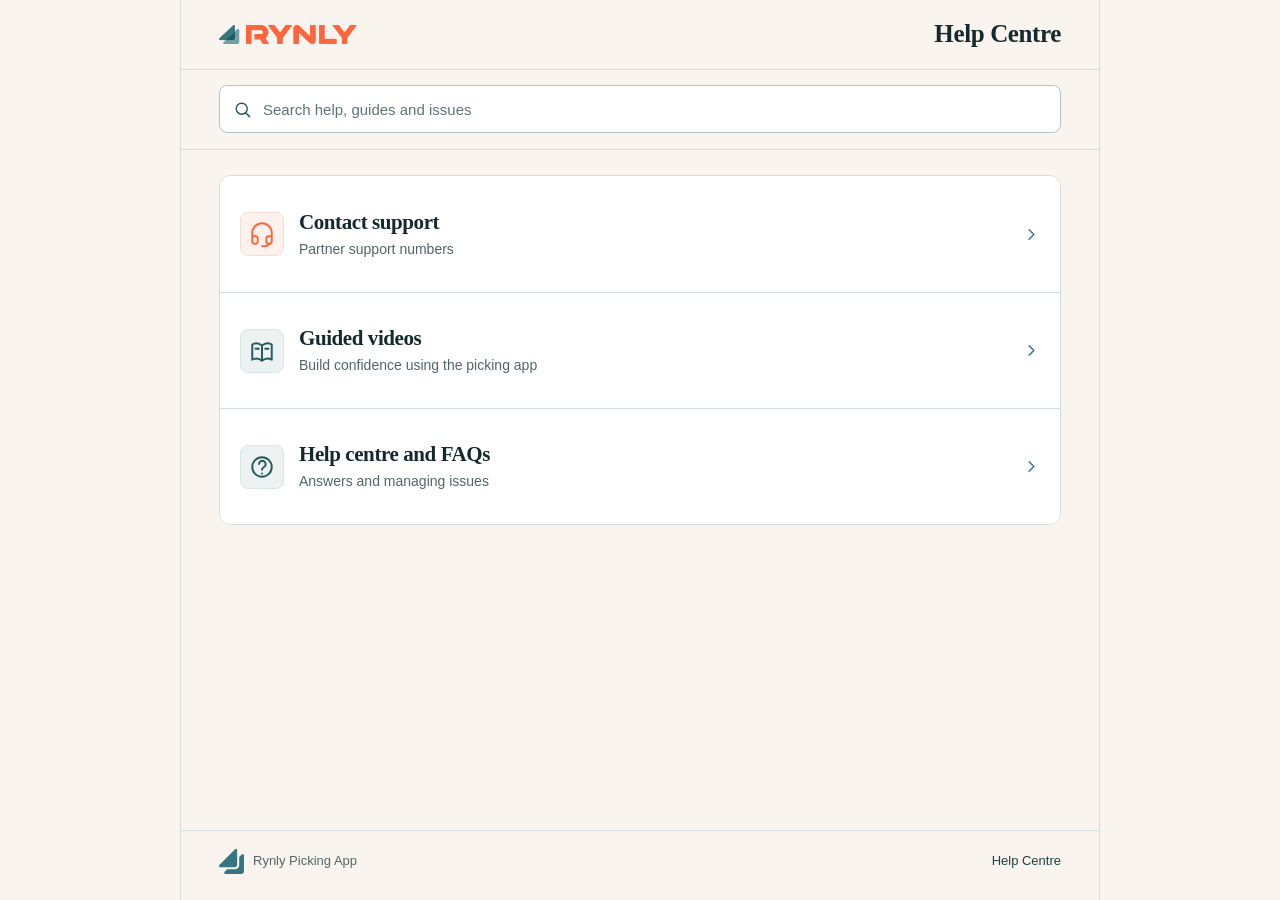
==== index.html @ b25568b4 "Migrate Rynly Help Centre to Pages CMS" ====
<!doctype html>
<html lang="en-GB">
<head>
  <meta charset="utf-8">
  <meta name="viewport" content="width=device-width, initial-scale=1, viewport-fit=cover">
  <meta name="theme-color" content="#F9F4ED">
  <meta name="description" content="Help and training for Rynly Picking App users.">
  <title>Help Centre | Rynly</title>
  <link rel="icon" href="assets/images/brand/rynly-badge-fullcolor.svg" type="image/svg+xml">
  <link rel="stylesheet" href="assets/css/styles.css?v=7">
  <link rel="stylesheet" href="assets/css/refinements.css?v=7">
  <link rel="stylesheet" href="assets/css/search-labels.css?v=11">
  <link rel="stylesheet" href="assets/css/content-loader.css?v=12">
  <script src="assets/js/media-settings.js?v=12" defer></script>
  <script src="assets/js/content-loader.js?v=12" defer></script>
</head>
<body>
  <!-- Self-contained SVG icons: no icon-library CDN or internet dependency. -->
  <svg class="sprite" xmlns="http://www.w3.org/2000/svg" aria-hidden="true" focusable="false">
    <symbol id="i-arrow-left" viewBox="0 0 24 24"><path d="M19 12H5m7 7-7-7 7-7"/></symbol>
    <symbol id="i-arrow-right" viewBox="0 0 24 24"><path d="M5 12h14m-7-7 7 7-7 7"/></symbol>
    <symbol id="i-chevron-right" viewBox="0 0 24 24"><path d="m9 18 6-6-6-6"/></symbol>
    <symbol id="i-headset" viewBox="0 0 24 24"><path d="M3 14v-3a9 9 0 0 1 18 0v3M3 14h3a2 2 0 0 1 2 2v3a2 2 0 0 1-2 2H5a2 2 0 0 1-2-2v-5Zm18 0h-3a2 2 0 0 0-2 2v3a2 2 0 0 0 2 2h1a2 2 0 0 0 2-2v-5Z"/><path d="M19 21a7 7 0 0 1-7 2"/></symbol>
    <symbol id="i-book" viewBox="0 0 24 24"><path d="M12 7a8 8 0 0 0-9-1v14a8 8 0 0 1 9 1 8 8 0 0 1 9-1V6a8 8 0 0 0-9 1Zm0 0v14"/><path d="M6 10h3M15 10h3"/></symbol>
    <symbol id="i-help" viewBox="0 0 24 24"><circle cx="12" cy="12" r="9"/><path d="M9.2 9.2a3.1 3.1 0 1 1 5.6 2c-.9 1-2.8 1.4-2.8 3.3M12 18h.01"/></symbol>
    <symbol id="i-phone" viewBox="0 0 24 24"><path d="M22 16.9v3a2 2 0 0 1-2.2 2 19.5 19.5 0 0 1-17.7-17.7A2 2 0 0 1 4.1 2h3a2 2 0 0 1 2 1.7l.5 3.2a2 2 0 0 1-.6 1.7L7 10.6a15.7 15.7 0 0 0 6.4 6.4l2.1-2a2 2 0 0 1 1.7-.6l3.2.5a2 2 0 0 1 1.6 2Z"/></symbol>
    <symbol id="i-mail" viewBox="0 0 24 24"><rect x="2" y="4" width="20" height="16" rx="2"/><path d="m2 6 10 8 10-8"/></symbol>
    <symbol id="i-file" viewBox="0 0 24 24"><path d="M14 2H6a2 2 0 0 0-2 2v16a2 2 0 0 0 2 2h12a2 2 0 0 0 2-2V8Zm0 0v6h6M8 13h8M8 17h8"/></symbol>
    <symbol id="i-play" viewBox="0 0 24 24"><path d="m8 5 12 7-12 7V5Z"/></symbol>
    <symbol id="i-alert" viewBox="0 0 24 24"><path d="m12 3 10 18H2L12 3Z"/><path d="M12 9v5M12 18h.01"/></symbol>
    <symbol id="i-check" viewBox="0 0 24 24"><path d="m5 12 5 5L20 7"/></symbol>
    <symbol id="i-home" viewBox="0 0 24 24"><path d="m3 10 9-7 9 7v10a1 1 0 0 1-1 1H4a1 1 0 0 1-1-1Zm6 11v-8h6v8"/></symbol>
    <symbol id="i-external" viewBox="0 0 24 24"><path d="M13 5h6v6M19 5l-9 9"/><path d="M19 14v5H5V5h5"/></symbol>
    <symbol id="i-device" viewBox="0 0 24 24"><rect x="6" y="2" width="12" height="20" rx="2"/><path d="M11 18h2"/></symbol>
    <symbol id="i-list" viewBox="0 0 24 24"><path d="M8 6h13M8 12h13M8 18h13M3 6h.01M3 12h.01M3 18h.01"/></symbol>
    <symbol id="i-bag" viewBox="0 0 24 24"><path d="M4 8h16l-1 13H5L4 8Zm4 0V6a4 4 0 0 1 8 0v2"/></symbol>
    <symbol id="i-refresh" viewBox="0 0 24 24"><path d="M20 7v5h-5M4 17v-5h5"/><path d="M5 9a8 8 0 0 1 14-2l1 5M4 12l1 5a8 8 0 0 0 14-2"/></symbol>
    <symbol id="i-tag" viewBox="0 0 24 24"><path d="M20 13 13 20 3 10V4h6l11 9Z"/><circle cx="7.5" cy="7.5" r="1"/></symbol>
    <symbol id="i-x-circle" viewBox="0 0 24 24"><circle cx="12" cy="12" r="9"/><path d="m9 9 6 6m0-6-6 6"/></symbol>
    <symbol id="i-layers" viewBox="0 0 24 24"><path d="m12 3 9 5-9 5-9-5 9-5Zm-9 9 9 5 9-5M3 16l9 5 9-5"/></symbol>
    <symbol id="i-scan" viewBox="0 0 24 24"><path d="M4 9V5h4m8 0h4v4M4 15v4h4m8 0h4v-4M7 12h10M9 9v6m3-6v6m3-6v6"/></symbol>
    <symbol id="i-clock" viewBox="0 0 24 24"><circle cx="12" cy="12" r="9"/><path d="M12 7v5l3 2"/></symbol>
    <symbol id="i-credit-card" viewBox="0 0 24 24"><rect x="2" y="5" width="20" height="14" rx="2"/><path d="M2 10h20M6 15h4"/></symbol>
    <symbol id="i-power" viewBox="0 0 24 24"><path d="M12 2v10M6.5 5a9 9 0 1 0 11 0"/></symbol>
    <symbol id="i-bell" viewBox="0 0 24 24"><path d="M18 8a6 6 0 0 0-12 0c0 7-3 7-3 9h18c0-2-3-2-3-9ZM10 21h4"/></symbol>
    <symbol id="i-user" viewBox="0 0 24 24"><circle cx="12" cy="8" r="4"/><path d="M4 21v-2a8 8 0 0 1 16 0v2"/></symbol>
    <symbol id="i-truck" viewBox="0 0 24 24"><path d="M2 6h12v12H2V6Zm12 4h4l4 4v4h-8v-8Z"/><circle cx="7" cy="19" r="2"/><circle cx="18" cy="19" r="2"/></symbol>
    <symbol id="i-search" viewBox="0 0 24 24"><circle cx="11" cy="11" r="7"/><path d="m16 16 5 5"/></symbol>
  </svg>

  <div class="site-shell">
    <header class="site-header">
      <a class="brand-link" href="#/" aria-label="Rynly Help Centre home">
        <img class="brand-logo" src="assets/images/brand/rynly-wordmark.png" width="2048" height="294" alt="Rynly">
      </a>
      <a class="site-title" href="#/" aria-label="Help Centre home">Help Centre</a>
    </header>
    <section class="search-region" aria-label="Search the Help Centre">
      <form id="help-search" class="search-form" role="search" autocomplete="off">
        <label class="sr-only" for="site-search">Search help articles and guides</label>
        <svg class="icon search-icon" aria-hidden="true"><use href="#i-search"></use></svg>
        <input id="site-search" type="search" role="combobox" aria-autocomplete="list"
               aria-controls="search-results" aria-expanded="false" aria-label="Search help articles and guides"
               enterkeyhint="search" autocapitalize="off" autocomplete="off" spellcheck="false"
               placeholder="Search help, guides and issues">
        <button id="search-clear" class="search-clear" type="button" aria-label="Clear search" hidden>×</button>
      </form>
      <ul id="search-results" class="search-results" role="listbox" aria-label="Search results" hidden></ul>
      <p id="search-status" class="sr-only" role="status" aria-live="polite"></p>
    </section>
    <main id="app" class="main-content" tabindex="-1" aria-live="off"><p class="content-loading" role="status">Loading Help Centre…</p></main>
    <footer class="site-footer">
      <span class="footer-brand"><img src="assets/images/brand/rynly-badge-teal500.svg" width="26" height="26" alt="" aria-hidden="true"><span>Rynly Picking App</span></span>
      <a href="#/">Help Centre</a>
    </footer>
  </div>

  <noscript><p class="noscript">JavaScript is required to display this Help Centre. Please enable JavaScript in your browser.</p></noscript>
</body>
</html>
---- assets/css/styles.css ----
/* RYNLY HELP CENTRE â€” DESIGN TOKENS
   Official palette provided with project:
   Orange #FF663E | Teal 100 #D7E4E6, 200 #B7D2D7, 300 #729FA6,
   500 #357680, 700 #285960, 800 #1D4146, 900 #13292D
   White #F9F4ED | Black #1C1919
   Change token values here to reskin the entire site.
*/
:root {
  --orange: #FF663E;
  --teal-100: #D7E4E6;
  --teal-200: #B7D2D7;
  --teal-300: #729FA6;
  --teal-500: #357680;
  --teal-700: #285960;
  --teal-800: #1D4146;
  --teal-900: #13292D;
  --brand-white: #F9F4ED;
  --brand-black: #1C1919;
  --background: #F9F4ED;
  --surface: #FFFFFF;
  --surface-muted: #F4F6F6;
  --text: #1C1919;
  --muted: #4F666B;
  --line: #DCE5E6;
  --link: #285960;
  --focus: #FF663E;
  --radius-xl: 24px;
  --radius-lg: 18px;
  --radius-md: 12px;
  --shadow: 0 14px 44px rgba(19,41,45,.045);
  font-family: -apple-system, BlinkMacSystemFont, "Segoe UI", Roboto, "Helvetica Neue", Arial, sans-serif;
  color: var(--text);
  background: var(--background);
  font-synthesis: none;
  text-rendering: optimizeLegibility;
  -webkit-font-smoothing: antialiased;
}
*, *::before, *::after { box-sizing: border-box; }
html { min-width: 280px; scroll-behavior: smooth; }
body { margin: 0; min-width: 280px; }
button, a { -webkit-tap-highlight-color: transparent; touch-action: manipulation; }
button { font: inherit; cursor: pointer; }
a { color: var(--link); }
a:hover { text-decoration-thickness: 2px; }
:focus-visible { outline: 3px solid var(--focus); outline-offset: 3px; }
[hidden] { display: none !important; }
.sprite { position: absolute; width: 0; height: 0; overflow: hidden; }
.icon { display: inline-block; width: 24px; height: 24px; fill: none; stroke: currentColor; stroke-width: 1.8; stroke-linecap: round; stroke-linejoin: round; flex-shrink: 0; }
.icon.small { width: 18px; height: 18px; }
.icon.large { width: 35px; height: 35px; }
.site-shell { min-height: 100dvh; max-width: 920px; margin: auto; background: var(--background); }
.site-header { position: relative; display: flex; align-items: center; gap: 12px; min-height: 76px; padding: 11px max(16px,env(safe-area-inset-right)) 11px max(16px,env(safe-area-inset-left)); background: var(--brand-white); border-bottom: 1px solid rgba(19,41,45,.1); z-index: 4; }
.icon-button { background: transparent; border: 0; color: var(--teal-900); display: grid; place-items: center; width: 48px; min-width: 48px; height: 48px; border-radius: var(--radius-md); }
.icon-button:active, .icon-button:hover { background: var(--teal-100); }
.site-title { display:inline-flex; align-items:center; min-height:48px; font-size: clamp(19px,4.4vw,24px); font-weight: 780; text-decoration: none; color: var(--teal-900); white-space: nowrap; letter-spacing: -.04em; }
.brand-link { display: flex; align-items: center; justify-content: flex-end; margin-left: auto; min-width: 0; }
.brand-logo { display: block; height: 34px; width: auto; max-width: min(33vw,110px); object-fit: contain; }
.main-content { padding: 24px clamp(16px,4vw,40px) 54px; min-height: calc(100dvh - 150px); }
.site-footer { border-top: 1px solid var(--line); display:flex; justify-content: space-between; gap:16px; padding: 20px clamp(16px,4vw,40px) calc(22px + env(safe-area-inset-bottom)); color: var(--muted); font-size: 12px; }
.page-head { margin: 6px 0 23px; }
.page-kicker { font-size: 12px; font-weight: 750; text-transform: uppercase; letter-spacing:.12em; color: var(--teal-700); margin: 0 0 10px; }
.page-title { margin: 0 0 10px; color: var(--teal-900); font-size: clamp(28px,6.2vw,38px); letter-spacing: -.055em; line-height: 1.13; font-weight: 800; }
.page-intro { margin: 0; color: var(--muted); font-size: 16px; line-height: 1.58; max-width: 660px; }
.highlight { color: var(--orange); }
.feature-list { display: grid; gap: 15px; }
.feature-card { display: flex; flex-direction: column; align-items: center; justify-content: center; gap: 16px; text-decoration: none; text-align: center; padding: 27px 17px; min-height: 164px; background: var(--surface); border: 1px solid var(--line); border-radius: var(--radius-xl); box-shadow: var(--shadow); color: var(--text); transition: transform .15s ease, border-color .15s ease, box-shadow .15s ease; }
.feature-card:hover { transform: translateY(-2px); border-color: var(--teal-300); box-shadow: 0 18px 40px rgba(19,41,45,.09); }
.feature-card:active { transform: translateY(0); }
.feature-card .feature-icon { width: 59px; height: 59px; display: grid; place-items: center; border-radius: 18px; background: var(--teal-100); color: var(--teal-800); }
.feature-card.feature-contact .feature-icon { background:#FDE7DD; color:var(--teal-800); }
.feature-card.feature-guides .feature-icon { background: var(--teal-100); }
.feature-card.feature-faq .feature-icon { background:#E3EDED; }
.feature-title { display:block; font-size: 21px; line-height: 1.15; font-weight: 760; letter-spacing:-.035em; }
.feature-subtitle { display:block; margin-top: 5px; font-size: 14px; color:var(--muted); line-height: 1.4; }
.back-link { display: inline-flex; gap: 8px; align-items:center; justify-content: flex-start; margin: 0 0 22px; padding: 9px 12px 9px 2px; min-height: 48px; color: var(--teal-800); text-decoration: none; font-weight: 720; font-size: 15px; }
.back-link:hover { text-decoration: underline; }
.breadcrumbs { display:flex; align-items:center; flex-wrap:wrap; gap: 5px; margin: -8px 0 18px; color:var(--muted); font-size: 13px; line-height:1.7; }
.breadcrumbs a { color:var(--teal-700); text-underline-offset: 2px; }
.breadcrumbs .icon { width:15px; height:15px; }
.row-list { background: var(--surface); border-radius: var(--radius-xl); border:1px solid var(--line); overflow: hidden; box-shadow:var(--shadow); }
.row-link { display:flex; gap: 13px; align-items: center; justify-content:space-between; color:var(--text); text-decoration:none; padding: 17px 18px; min-height: 82px; transition: background .15s ease; }
.row-link + .row-link { border-top:1px solid var(--line); }
.row-link:hover, .row-link:active { background:#F2F7F7; }
.row-link .row-icon { width: 44px; height:44px; flex-shrink:0; display:grid; place-items:center; border-radius:12px; background:var(--teal-100); color:var(--teal-800); }
.row-copy { display:flex; flex-direction:column; justify-content:center; gap: 5px; flex:1; min-width:0; }
.row-title { font-size:17px; line-height:1.38; color:var(--brand-black); font-weight:670; }
.row-description { font-size:13px; line-height:1.48; color:var(--muted); }
.row-chevron { color:var(--teal-500); }
.row-meta { font-size:12px; line-height:1.3; color:var(--teal-700); font-weight:680; }
.section-title { font-size:21px; font-weight:760; letter-spacing:-.035em; color:var(--teal-900); margin:30px 0 13px; }
.section-description { font-size:15px; color:var(--muted); margin: -5px 0 16px; line-height:1.55; }
.prose-card { background:var(--surface); border:1px solid var(--line); border-radius:var(--radius-xl); padding:clamp(18px,5vw,29px); box-shadow:var(--shadow); }
.prose-card p { line-height:1.68; margin:0 0 16px; font-size: 16px; }
.prose-card p:last-child { margin-bottom:0; }
.prose-card h2 { font-size:20px; line-height:1.3; margin: 29px 0 12px; color:var(--teal-900); }
.prose-card h2:first-child { margin-top:0; }
.prose-card ul { padding-left:22px; margin: 0 0 18px; line-height:1.7; }
.prose-card li + li { margin-top: 7px; }
.prose-card a { overflow-wrap:anywhere; }
.notice { display:flex; gap:12px; align-items:flex-start; border-left:4px solid var(--orange); border-radius:12px; background:#FFF4EF; padding:16px; margin: 18px 0; color:var(--brand-black); }
.notice .icon { color:var(--teal-800); }
.notice h3 { font-size:15px; margin:0 0 4px; }
.notice p { font-size:14px; line-height:1.55; margin:0; }
.notice.neutral { border-color:var(--teal-500); background:var(--teal-100); }
.article-image { display:block; max-width:100%; width:auto; height:auto; margin: 14px auto 4px; border:1px solid var(--line); border-radius:12px; }
.figure { margin: 21px 0; }
.figure figcaption { margin:8px 0 0; text-align:center; color:var(--muted); font-size:12px; }
.figure-placeholder { border:1px dashed var(--teal-300); background:var(--surface-muted); min-height:132px; padding:20px; border-radius:14px; display:flex; flex-direction:column; gap:8px; align-items:center; justify-content:center; text-align:center; color:var(--muted); }
.figure-placeholder .icon { color:var(--teal-500); width:32px; height:32px; }
.figure-placeholder strong { color:var(--teal-800); font-size:14px; }
.figure-placeholder span { font-size:12px; overflow-wrap:anywhere; }
.media-grid { display:grid; gap:18px; margin-top: 22px; }
.media-card { background:var(--surface); border:1px solid var(--line); border-radius: var(--radius-xl); padding:clamp(17px,4vw,24px); box-shadow:var(--shadow); }
.media-title { display:flex; align-items:center; gap:9px; color:var(--teal-900); font-size:18px; font-weight:780; margin:0 0 15px; }
.video-frame { background:var(--teal-900); width:100%; aspect-ratio:16 / 9; overflow:hidden; border-radius:var(--radius-md); }
.video-frame video, .video-frame iframe { width:100%; height:100%; display:block; border:0; }
/* Portrait recordings keep their original phone/Zebra proportions on mobile and desktop. */
.video-frame.video-frame--portrait { width:min(100%, 350px); aspect-ratio:9 / 16; margin-inline:auto; }
.video-frame video { object-fit:contain; }
.video-placeholder { display:flex; flex-direction:column; gap:11px; align-items:center; justify-content:center; padding:24px 16px; min-height: 205px; border: 1px dashed var(--teal-300); border-radius:var(--radius-md); background:linear-gradient(135deg,#D7E4E6,#F4F6F6); text-align:center; }
.video-placeholder .play-mark { display:grid; place-items:center; width:68px; height:68px; background:var(--teal-800); color:#FFF; border-radius:50%; }
.video-placeholder strong, .pdf-placeholder strong { color:var(--teal-900); font-size:16px; }
.video-placeholder span, .pdf-placeholder span { color:var(--muted); font-size:14px; line-height:1.45; max-width:34ch; }
.video-fallback { margin:10px 0 0; font-size:13px; line-height:1.55; color:var(--muted); }
.video-fallback a { overflow-wrap:anywhere; }
.pdf-placeholder { min-height:126px; display:flex; gap:13px; align-items:center; padding:16px; border:1px dashed var(--teal-300); border-radius:var(--radius-md); background:var(--surface-muted); }
.pdf-placeholder .pdf-symbol { display:grid; place-items:center; width:57px; height:63px; background:#FFF0EA; color:var(--teal-800); border-radius:14px; flex-shrink:0; }
.pdf-placeholder div:last-child { display:flex; flex-direction:column; gap:6px; }
.resource-link { display:flex; gap:12px; align-items:center; justify-content:space-between; padding:16px; min-height:63px; border:1px solid var(--line); border-radius:14px; text-decoration:none; color:var(--teal-800); font-weight:710; }
.resource-link:hover { background:var(--teal-100); }
.resource-link .icon { color:var(--teal-700); }
/* Rynly email is displayed as contact information, not a clickable action. */
.support-email-row { display:flex; align-items:center; gap:12px; padding:16px; min-height:63px; border:1px solid var(--line); border-radius:14px; color:var(--teal-800); font-weight:710; }
.support-email-row .icon { flex-shrink:0; color:var(--teal-700); }
.support-email-address { min-width:0; overflow-wrap:anywhere; }
.support-email-note { margin:10px 0 0; color:var(--muted); font-size:13px; line-height:1.5; }
.guide-label { display:inline-block; color:var(--teal-700); font-size:13px; font-weight:700; margin-bottom:12px; }
.support-grid { display:grid; gap:13px; }
.support-card { background:var(--surface); border:1px solid var(--line); border-radius:var(--radius-lg); padding:19px; box-shadow:var(--shadow); }
.support-card-head { display:flex; justify-content:space-between; align-items:flex-start; gap:12px; }
.support-name { margin:0; color:var(--teal-900); font-size:19px; letter-spacing:-.025em; }
.support-description { margin:5px 0 16px; color:var(--muted); font-size:14px; line-height:1.5; }
.support-phone { display:block; color:var(--brand-black); font-size:22px; font-weight:770; letter-spacing:.005em; font-variant-numeric:tabular-nums; }
.support-actions { display:flex; flex-wrap:wrap; align-items:center; justify-content:space-between; gap:10px; }
.empty-state { margin-top:18px; padding:18px; background:var(--surface); border-radius:16px; border:1px dashed var(--line); color:var(--muted); }
.after-content { margin-top:27px; }
.home-link { display:inline-flex; align-items:center; gap:8px; color:var(--teal-700); font-size:14px; font-weight:700; padding:13px 0; min-height:48px; }
.noscript { padding:16px; background:#FFF4EF; }
@media (min-width:640px) {
  body { background:linear-gradient(145deg,#D7E4E6 0%,#F9F4ED 60%,#D7E4E6 100%); }
  .site-shell { border-left:1px solid var(--line); border-right:1px solid var(--line); }
  .site-header { padding-left:32px; padding-right:32px; }
  .feature-list { grid-template-columns:repeat(3,minmax(0,1fr)); gap:15px; }
  .feature-card { min-height:220px; }
  .support-grid { grid-template-columns: repeat(2,minmax(0,1fr)); }
  .support-card:last-child:nth-child(odd) { grid-column:span 2; }
}
@media (max-width:350px) {
  .site-header { gap:6px; }
  .brand-logo { max-width:78px; height:29px; }
  .site-title { font-size:19px; }
  .main-content { padding-top:19px; }
  .row-link { padding:14px 12px; gap:10px; }
  .row-title { font-size:16px; }
  .feature-card { min-height:146px; }
  .support-phone { font-size:19px; }
}
@media (prefers-reduced-motion: reduce) {
  *, *::before, *::after { scroll-behavior:auto!important; transition:none!important; animation:none!important; }
}

/* Round two: accessible, uncluttered Zebra/mobile layout. */
.sr-only { position:absolute; width:1px; height:1px; padding:0; margin:-1px; overflow:hidden; clip:rect(0,0,0,0); white-space:nowrap; border:0; }
.main-content > .feature-list { margin-top: 4px; }
.video-description { font-size:14px; line-height:1.65; margin:16px 2px 0; color:var(--muted); }
.supporting-resource { margin-top:22px; }
.media-grid > .supporting-resource { margin-top:0; }
.slide-figure { margin:0; }
.slide-image { display:block; width:100%; height:auto; border-radius:12px; border:1px solid var(--line); }

/* Video topics from Sainsbury's workshop; compact and readable on Zebra screens. */
.guide-outline { margin-top: 20px; }
.guide-outline .media-title { margin-bottom: 8px; }
.guide-topics { margin: 0; padding-left: 21px; color: var(--text); font-size: 15px; line-height: 1.6; }
.guide-topics li + li { margin-top: 8px; }

/* V4: images open a full-screen, pinch-zoomable viewer. */
.zoomable-image { position:relative; display:block; width:100%; margin:0; padding:0; background:transparent; border:0; border-radius:12px; text-align:center; color:var(--teal-800); cursor:zoom-in; }
.zoomable-image .article-image, .zoomable-image .slide-image { max-width:100%; margin:0 auto; }
.zoom-indicator { position:absolute; right:10px; bottom:10px; background:rgba(19,41,45,.88); color:#fff; font-size:12px; font-weight:700; padding:7px 10px; border-radius:999px; pointer-events:none; }
.image-lightbox { position:fixed; inset:0; margin:0; padding:0; width:100%; max-width:none; height:100%; height:100dvh; max-height:none; border:0; background:#101D20; color:#fff; overflow:hidden; }
.image-lightbox[open] { display:flex; flex-direction:column; }
.image-lightbox::backdrop { background:rgba(9,20,22,.92); }
.lightbox-toolbar { display:flex; flex:none; align-items:center; justify-content:flex-end; gap:5px; padding: max(8px, env(safe-area-inset-top)) max(10px, env(safe-area-inset-right)) 8px max(12px, env(safe-area-inset-left)); background:#172B30; min-height:64px; z-index:1; }
.lightbox-title { color:#fff; flex:1; min-width:0; font-size:14px; font-weight:650; line-height:1.35; overflow:hidden; text-overflow:ellipsis; white-space:nowrap; }
.lightbox-control { display:grid; place-items:center; flex-shrink:0; width:48px; height:48px; padding:0; border:1px solid rgba(255,255,255,.3); border-radius:12px; background:rgba(255,255,255,.12); color:#fff; font-size:30px; line-height:1; }
.lightbox-control:disabled { opacity:.35; }
.lightbox-close { background:#fff; color:#13292D; font-size:35px; margin-left:4px; }
.lightbox-stage { position:relative; flex:1; min-height:0; overflow:hidden; display:flex; justify-content:center; align-items:center; padding:16px 8px max(32px,env(safe-area-inset-bottom)); touch-action:none; cursor:grab; overscroll-behavior:contain; }
.lightbox-stage:active { cursor:grabbing; }
.lightbox-image { display:block; max-width:100%; max-height:100%; width:auto; height:auto; object-fit:contain; transform-origin:center center; user-select:none; -webkit-user-select:none; -webkit-user-drag:none; pointer-events:none; will-change:transform; }
.lightbox-hint { position:absolute; bottom:max(12px,env(safe-area-inset-bottom)); left:50%; transform:translateX(-50%); white-space:nowrap; max-width:95%; border-radius:999px; color:#fff; background:rgba(10,24,27,.82); padding:7px 12px; font-size:12px; pointer-events:none; }
@media (max-width:350px) { .lightbox-toolbar { gap:3px; } .lightbox-control { width:44px; height:44px; } .lightbox-title { font-size:12px; } }


/* Full 41-slide picking guide, displayed inside the FAQ article. */
.full-slide-guide { margin-top: 18px; }
.full-slide-guide-intro { margin: 0 0 16px; color: var(--muted); font-size: 14px; line-height: 1.5; }
.full-slide-list { display: grid; gap: 14px; }
.full-slide-item { margin: 0; padding: 10px; border: 1px solid var(--line); border-radius: 16px; background: #fff; min-width: 0; }
.full-slide-item .slide-image { display: block; max-width: 100%; width: 100%; height: auto; border-radius: 9px; border: 0; }
.full-slide-caption { color: var(--muted); font-size: 12px; margin-top: 8px; font-weight: 700; }
.full-slide-unavailable { background: var(--cream, #f9f4ed); color: var(--muted); border: 1px dashed var(--line); border-radius: 10px; padding: 12px; line-height: 1.4; font-size: 13px; overflow-wrap: anywhere; }
---- assets/css/refinements.css ----
/* Rynly Help Centre — editorial refinement, v7.
 * Authoritative brand colours live in styles.css. This layer intentionally
 * changes presentation, not document structure or content. No external fonts.
 */
:root {
  --background: #F9F4ED;
  --surface: #FFFFFF;
  --surface-muted: #F5F7F7;
  --text: #1C1919;
  --muted: #516569;
  --line: #D5DDDC;
  --link: #285960;
  --radius-xl: 14px;
  --radius-lg: 12px;
  --radius-md: 8px;
  --shadow: none;
  color: var(--text);
  font-family: Arial, Helvetica, sans-serif;
}
html, body { font-family: Arial, Helvetica, sans-serif; }
html { scroll-behavior: auto; }
body { background: var(--background); }
button, input, select, textarea { font-family: Arial, Helvetica, sans-serif; }
.site-shell {
  max-width: 920px;
  background: var(--background);
  border-left: 0;
  border-right: 0;
}
.site-header {
  position: relative;
  z-index: 10;
  display: flex;
  align-items: center;
  justify-content: space-between;
  gap: 12px;
  min-height: 70px;
  padding: 12px max(18px,env(safe-area-inset-right)) 12px max(18px,env(safe-area-inset-left));
  border-bottom: 1px solid var(--line);
  background: var(--brand-white);
}
.site-header .brand-link {
  display: inline-flex;
  order: 0;
  margin: 0;
  padding: 10px 0;
  flex: 0 1 auto;
  min-width: 0;
  justify-content: flex-start;
  border: 0;
}
.site-header .brand-logo {
  display: block;
  width: min(35vw, 138px);
  max-width: 138px;
  height: auto;
  max-height: 28px;
  object-fit: contain;
  object-position: left center;
}
.site-header .site-title {
  order: 1;
  margin: 0;
  min-width: 0;
  min-height: 44px;
  font: 600 clamp(19px, 4.8vw, 25px)/1.15 Georgia, 'Times New Roman', serif;
  letter-spacing: -.015em;
  color: var(--teal-900);
  text-decoration: none;
}
.site-title:focus-visible, .brand-link:focus-visible { outline-offset: 1px; }
.main-content {
  padding: 21px clamp(16px,4.5vw,38px) 48px;
  min-height: calc(100dvh - 225px);
}
.site-footer {
  margin: 0;
  padding: 18px clamp(16px,4.5vw,38px) calc(22px + env(safe-area-inset-bottom));
  border-top: 1px solid var(--line);
  display: flex;
  align-items: center;
  justify-content: space-between;
  gap: 12px;
  color: var(--muted);
  font: 13px/1.4 Arial, Helvetica, sans-serif;
}
.site-footer a { text-decoration: none; color: var(--teal-800); }
.footer-brand { display: inline-flex; align-items: center; gap: 9px; }
.footer-brand img { display: block; width: 25px; height: 25px; flex: none; }
/* The wordmark is the brand; Georgia is reserved for editorial headings. */
h1, h2, h3, h4, .page-title, .section-title, .feature-title,
.site-title, .support-name, .media-title, .faq-group-title {
  font-family: Georgia, 'Times New Roman', serif;
  font-synthesis: none;
}
.page-head { margin: 0 0 24px; }
.page-title {
  font-size: clamp(29px,6.1vw,39px);
  font-weight: 600;
  line-height: 1.15;
  letter-spacing: -.028em;
  color: var(--teal-800);
}
.page-kicker { font: 700 11px/1.35 Arial, sans-serif; letter-spacing: .1em; color: var(--teal-700); }
.page-intro { color: var(--muted); font-size: 15px; line-height: 1.55; }
.section-title { font-weight: 600; font-size: 24px; letter-spacing: -.02em; color: var(--teal-800); }
.back-link {
  margin: 0 0 18px;
  font-size: 14px;
  font-weight: 600;
  color: var(--teal-800);
  border-radius: 4px;
}
.breadcrumbs { margin: -2px 0 18px; font-size: 12px; }
/* Home: a clear information directory rather than three generic rounded cards. */
.feature-list {
  display: block;
  overflow: hidden;
  border: 1px solid var(--line);
  border-radius: 12px;
  background: var(--surface);
}
.feature-card {
  display: grid;
  grid-template-columns: 44px minmax(0,1fr) 18px;
  align-items: center;
  gap: 15px;
  padding: 22px 20px;
  min-height: 116px;
  margin: 0;
  border: 0;
  border-radius: 0;
  box-shadow: none;
  text-align: left;
  color: var(--text);
  background: var(--surface);
  transform: none;
  transition: none;
}
.feature-card + .feature-card { border-top: 1px solid var(--line); }
.feature-card .feature-icon,
.feature-card.feature-contact .feature-icon,
.feature-card.feature-guides .feature-icon,
.feature-card.feature-faq .feature-icon {
  display: grid;
  place-items: center;
  width: 44px;
  height: 44px;
  border: 1px solid #D9E6E7;
  border-radius: 8px;
  background: #ECF2F2;
  color: var(--teal-700);
}
.feature-icon .icon.large { width: 26px; height: 26px; }
.feature-card.feature-contact .feature-icon { color: var(--orange); background: #FFF1EC; border-color: #F6DED4; }
.feature-copy { display: flex; flex-direction: column; min-width: 0; }
.feature-title { font-size: 21px; font-weight: 600; letter-spacing: -.02em; line-height: 1.25; color: var(--teal-900); }
.feature-subtitle { font: 14px/1.4 Arial, Helvetica, sans-serif; margin-top: 5px; color: var(--muted); }
.feature-arrow { width: 19px; height: 19px; color: var(--teal-500); }
/* Individual FAQ and how-to rows have consistent, comfortable touch targets. */
.row-list {
  overflow: hidden;
  border: 1px solid var(--line);
  border-radius: 12px;
  background: var(--surface);
  box-shadow: none;
}
.row-link {
  display: flex;
  min-height: 78px;
  gap: 14px;
  padding: 16px 17px;
  background: var(--surface);
  transition: none;
  text-decoration: none;
  border-radius: 0;
}
.row-link + .row-link { border-top: 1px solid var(--line); }
.row-link .row-icon {
  display: grid;
  place-items: center;
  flex: 0 0 40px;
  width: 40px;
  height: 40px;
  border-radius: 7px;
  background: #E7EFF0;
  color: var(--teal-700);
}
.row-link .row-icon .icon { width: 21px; height: 21px; }
.row-title { color: var(--text); font: 600 15px/1.42 Arial, Helvetica, sans-serif; letter-spacing: 0; }
.row-description { margin-top: 2px; color: var(--muted); font-size: 13px; line-height: 1.45; }
.row-chevron { width: 19px; height: 19px; color: var(--teal-500); }
.faq-group { margin: 0 0 24px; }
.faq-group-title {
  color: var(--teal-800);
  font-size: 21px;
  font-weight: 600;
  letter-spacing: -.015em;
  line-height: 1.25;
  margin: 0 0 12px;
}
.faq-group + .faq-group { margin-top: 31px; }
/* Editorial content: minimal borders, no dropshadows or tinted gradients. */
.prose-card, .media-card, .support-card, .full-slide-item {
  box-shadow: none;
  border-radius: 12px;
  border: 1px solid var(--line);
  background: var(--surface);
}
.prose-card { padding: clamp(18px,5vw,28px); }
.prose-card p, .prose-card li, .video-description { font: 15px/1.65 Arial, Helvetica, sans-serif; color: var(--text); }
.prose-card h2 { color: var(--teal-800); font-size: 21px; font-weight: 600; letter-spacing: -.015em; }
.media-card { padding: clamp(16px,4vw,24px); }
.media-title { font-size: 20px; font-weight: 600; letter-spacing: -.015em; }
.notice, .notice.neutral { background: #F7F8F7; border-left: 3px solid var(--teal-500); border-radius: 7px; padding: 15px; }
.notice .icon { color: var(--teal-700); }
.notice h3 { font: 700 14px/1.4 Arial, Helvetica, sans-serif; }
.notice p { font: 14px/1.5 Arial, Helvetica, sans-serif; }
.video-frame, .slide-image, .article-image { border-radius: 7px; }
.video-placeholder, .pdf-placeholder, .figure-placeholder {
  border: 1px solid #C7D6D7;
  border-radius: 7px;
  background: #F6F8F8;
}
.video-placeholder .play-mark, .pdf-symbol { border-radius: 8px; }
.video-placeholder .play-mark { width: 54px; height: 54px; }
.video-placeholder strong, .pdf-placeholder strong { color: var(--teal-800); }
.resource-link, .support-email-row { border-radius: 8px; }
.support-card { padding: 19px; }
.support-name { font-size: 21px; font-weight: 600; letter-spacing: -.015em; color: var(--teal-800); }
.support-phone { font-size: 21px; font-weight: 600; }
.support-grid { gap: 12px; }
.support-email-note { font-size: 13px; }
.figure { margin: 16px 0; }
.full-slide-item { border-radius: 8px; }
.full-slide-unavailable { border-radius: 7px; background: #F6F8F8; }
.zoomable-image { border-radius: 7px; }
.zoom-indicator { border-radius: 4px; font-size: 11px; font-weight: 600; }
/* Search is index-based: results are populated from all authored page text. */
.search-region {
  position: relative;
  z-index: 9;
  padding: 15px clamp(16px,4.5vw,38px) 16px;
  background: var(--brand-white);
  border-bottom: 1px solid var(--line);
}
.search-form {
  display: flex;
  align-items: center;
  gap: 11px;
  height: 48px;
  padding: 0 13px;
  border: 1px solid #B5C5C7;
  border-radius: 8px;
  background: #fff;
  transition: border-color .12s ease;
}
.search-form:focus-within { outline: 2px solid var(--teal-700); outline-offset: 1px; border-color: var(--teal-700); }
.search-form .search-icon { width: 19px; height: 19px; color: var(--teal-700); }
#site-search {
  -webkit-appearance: none;
  appearance: none;
  display: block;
  min-width: 0;
  flex: 1;
  width: 100%;
  margin: 0;
  padding: 0;
  border: 0;
  border-radius: 0;
  background: transparent;
  outline: 0;
  box-shadow: none;
  color: var(--text);
  font: 15px/1.4 Arial, Helvetica, sans-serif;
}
#site-search::placeholder { opacity: 1; color: #607377; }
#site-search::-webkit-search-cancel-button { display:none; }
.search-clear {
  width: 38px;
  height: 38px;
  padding: 0;
  flex: 0 0 38px;
  border: none;
  border-radius: 6px;
  background: transparent;
  color: var(--teal-800);
  font: 25px/1 Arial, Helvetica, sans-serif;
}
.search-results {
  position: absolute;
  top: calc(100% - 10px);
  left: clamp(16px,4.5vw,38px);
  right: clamp(16px,4.5vw,38px);
  margin: 0;
  padding: 4px 0;
  list-style: none;
  background: #fff;
  border: 1px solid #B5C5C7;
  border-radius: 8px;
  box-shadow: 0 12px 22px rgba(16,40,44,.12);
  max-height: min(50vh,360px);
  overflow-y: auto;
  overscroll-behavior: contain;
}
.search-result { margin: 0; color: var(--text); }
.search-result + .search-result { border-top: 1px solid var(--line); }
.search-result[aria-selected="true"] { background: #ECF3F3; }
.search-result a { display: block; padding: 14px 16px; color: var(--text); text-decoration: none; font: 600 14px/1.42 Arial, Helvetica, sans-serif; }
.search-empty { padding: 15px; color: var(--muted); font-size: 14px; }
/* Hover feedback only on actual pointing devices; prevent sticky :hover after taps. */
.row-link:active, .feature-card:active, .resource-link:active { background: var(--surface); transform: none; }
.row-link:hover, .feature-card:hover, .resource-link:hover { background: var(--surface); box-shadow: none; border-color: var(--line); transform: none; }
@media (hover:hover) and (pointer:fine) {
  .row-link:hover, .feature-card:hover, .resource-link:hover, .search-result:hover { background: #F0F5F5; }
  .site-title:hover, .site-footer a:hover { text-decoration: underline; text-underline-offset: 3px; }
}
@media (min-width: 640px) {
  body { background: var(--background); }
  .site-shell { border-left: 1px solid var(--line); border-right: 1px solid var(--line); }
  .site-header { padding-left: 38px; padding-right: 38px; }
  .search-region { padding-left: 38px; padding-right: 38px; }
  .search-results { left: 38px; right: 38px; }
  .feature-list { display: block; }
  .feature-card { min-height: 116px; }
  .main-content { min-height: calc(100dvh - 220px); }
}
@media (max-width: 350px) {
  .site-header { gap: 9px; padding-inline: 14px; min-height: 64px; }
  .site-header .brand-logo { width: 112px; max-width: 38vw; height: auto; max-height: 22px; }
  .site-header .site-title { font-size: 19px; }
  .feature-card { padding: 19px 14px; grid-template-columns: 39px 1fr 17px; gap: 11px; }
  .feature-title { font-size: 19px; }
  .feature-card .feature-icon { width: 39px; height: 39px; }
  .search-region { padding-inline: 14px; }
  .search-results { left: 14px; right: 14px; }
  .row-link { gap: 10px; padding-inline: 12px; }
  .row-title { font-size: 14px; }
  .faq-group-title { font-size: 20px; }
}
@media (prefers-reduced-motion:reduce) { .search-form { transition:none; } }
---- assets/css/search-labels.css ----
/* V11: Search result destinations — understated Rynly brand identity.
 * Result type is separated visually from the page title. */
.search-result a {
    display: flex;
    flex-direction: column;
    align-items: flex-start;
    gap: 7px;
    padding: 12px 16px 14px;
}
.search-result-kind {
    display: inline-flex;
    align-items: center;
    max-width: 100%;
    padding: 4px 8px;
    border-radius: 4px;
    font: 700 10px/1.2 Arial, Helvetica, sans-serif;
    letter-spacing: .055em;
    text-transform: uppercase;
    color: #285960; /* Teal 700, 6:1 contrast on Teal 100 */
    background: #D7E4E6; /* Teal 100 */
}
.search-result-kind--video {
    color: #B13619; /* Accessible dark-orange text */
    background: #FFF0E7; /* Tint of Rynly Orange #FF663E */
}
.search-result-kind--support {
    color: #1D4146; /* Teal 800 */
    background: #E8EDED;
}
.search-result-kind--section,
.search-result-kind--home,
.search-result-kind--other {
    color: #475E62;
    background: #F0F3F3;
}
.search-result-title {
    display: block;
    width: 100%;
    min-width: 0;
    color: var(--text);
    font: 600 14px/1.42 Arial, Helvetica, sans-serif;
    overflow-wrap: anywhere;
}
---- assets/css/content-loader.css ----
.content-loading,.content-load-error{max-width:36rem;margin:2rem auto;padding:1.5rem;color:#1D4146;font-family:Arial,sans-serif;line-height:1.6}
.content-load-error{background:#fff;border:1px solid #B7D2D7;border-radius:12px}
.content-load-error h1{font-family:Georgia,serif;font-size:1.6rem;color:#1D4146}
.content-load-error button{background:#285960;color:#fff;border:0;border-radius:6px;padding:.75rem 1.2rem;font:inherit;cursor:pointer}
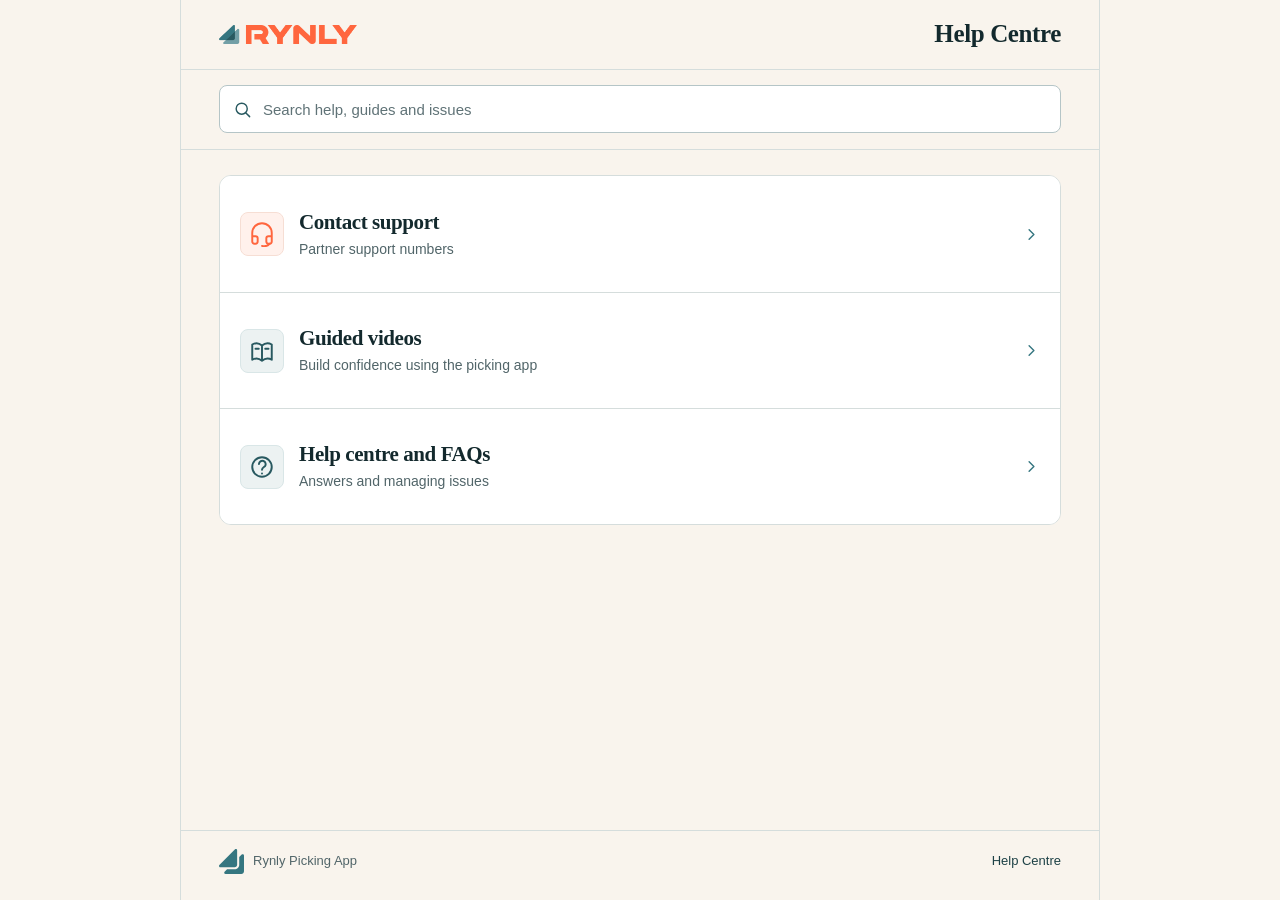
==== commit 8384b9b4: "Improve video text fields and image loading" ====
--- a/index.html
+++ b/index.html
@@ -12,7 +12,7 @@
   <link rel="stylesheet" href="assets/css/search-labels.css?v=11">
   <link rel="stylesheet" href="assets/css/content-loader.css?v=12">
   <script src="assets/js/media-settings.js?v=12" defer></script>
-  <script src="assets/js/content-loader.js?v=12" defer></script>
+  <script src="assets/js/content-loader.js?v=15" defer></script>
 </head>
 <body>
   <!-- Self-contained SVG icons: no icon-library CDN or internet dependency. -->
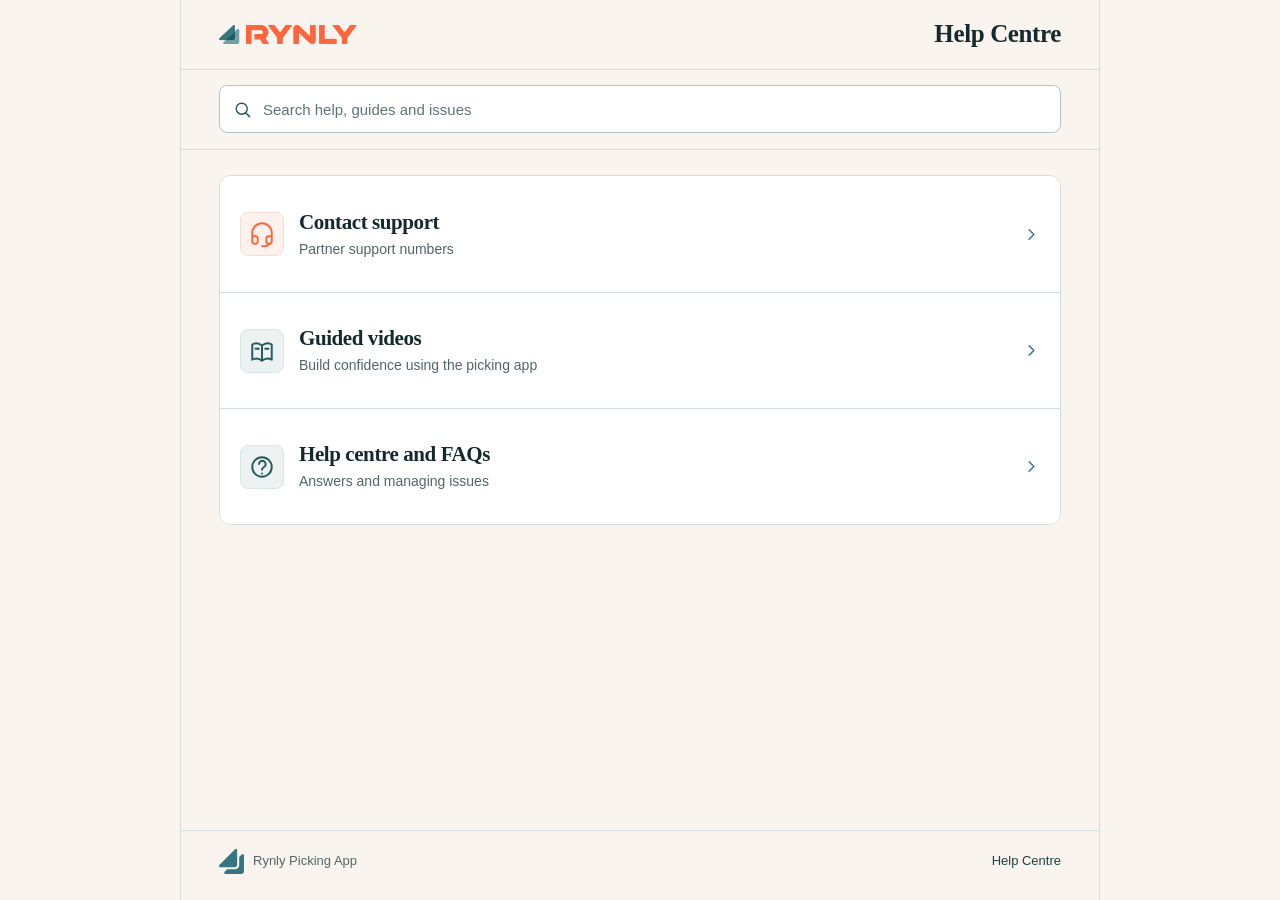
==== commit 5bd56523: "Improve CMS item labels and visibility controls" ====
--- a/index.html
+++ b/index.html
@@ -12,7 +12,7 @@
   <link rel="stylesheet" href="assets/css/search-labels.css?v=11">
   <link rel="stylesheet" href="assets/css/content-loader.css?v=12">
   <script src="assets/js/media-settings.js?v=12" defer></script>
-  <script src="assets/js/content-loader.js?v=15" defer></script>
+  <script src="assets/js/content-loader.js?v=16" defer></script>
 </head>
 <body>
   <!-- Self-contained SVG icons: no icon-library CDN or internet dependency. -->
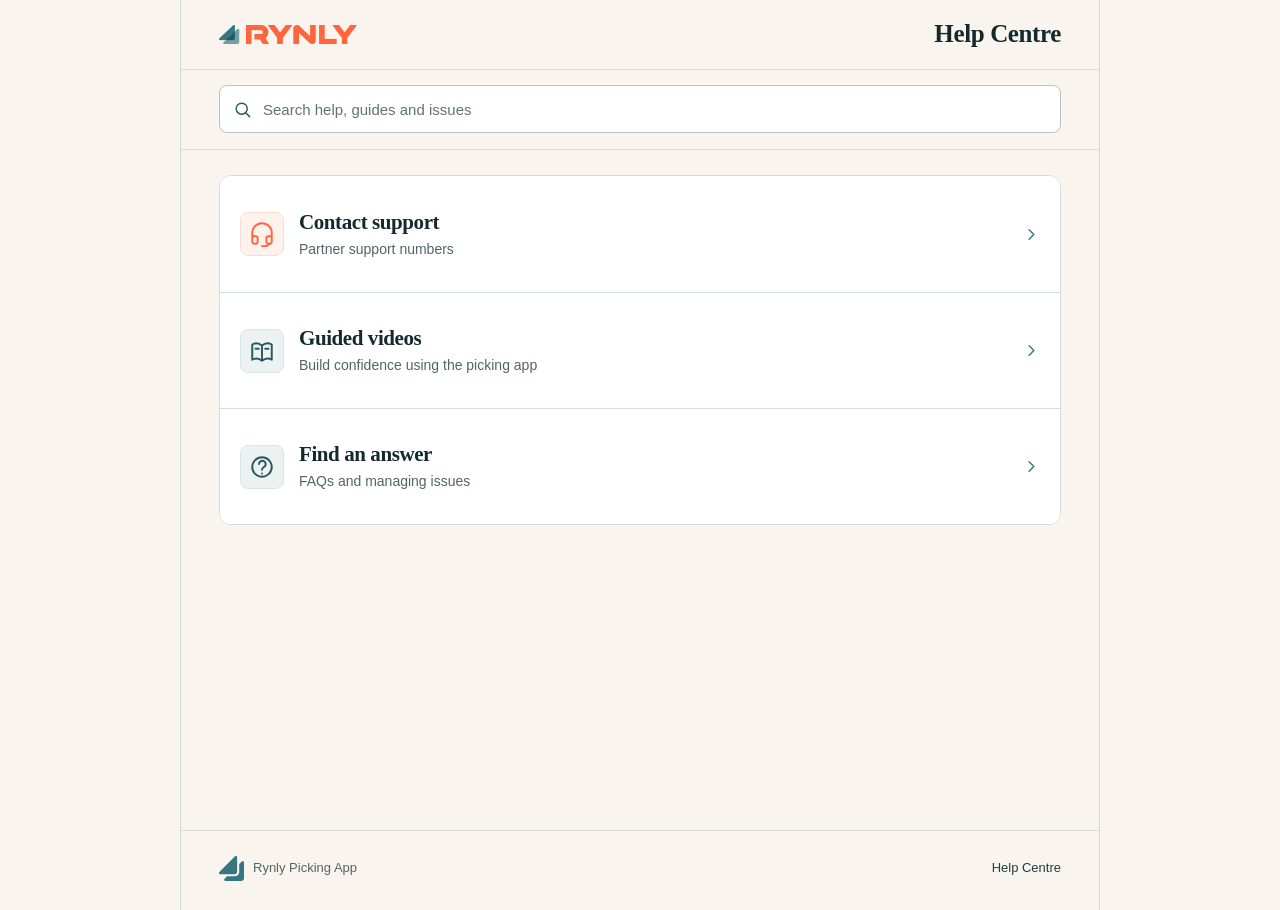
==== commit 03cdb4e9: "Improve support layout, FAQ editing and image loading" ====
--- a/index.html
+++ b/index.html
@@ -12,7 +12,8 @@
   <link rel="stylesheet" href="assets/css/search-labels.css?v=11">
   <link rel="stylesheet" href="assets/css/content-loader.css?v=12">
   <script src="assets/js/media-settings.js?v=12" defer></script>
-  <script src="assets/js/content-loader.js?v=16" defer></script>
+  <script src="assets/js/content-loader.js?v=22" defer></script>
+  <link rel="stylesheet" href="assets/css/v22-enhancements.css?v=22">
 </head>
 <body>
   <!-- Self-contained SVG icons: no icon-library CDN or internet dependency. -->
--- a/assets/css/v22-enhancements.css
+++ b/assets/css/v22-enhancements.css
@@ -0,0 +1,25 @@
+/* V22: support section order, editorial media notes and accessible loading states. */
+.support-section-stack { display: grid; gap: 16px; }
+.support-section-stack > * { margin: 0; min-width: 0; }
+.footer-exit { font: inherit; color: inherit; border: 0; background: transparent; padding: 7px 0; cursor: pointer; text-align: left; }
+.footer-exit:hover { text-decoration: underline; }
+.footer-exit:focus-visible { outline: 2px solid #357680; outline-offset: 4px; }
+.footer-exit-status { margin: 0; padding: 12px 16px; text-align: center; color: #285960; font-size: 13px; background: #D7E4E6; }
+.footer-exit-status[hidden], .image-load-status[hidden] { display: none !important; }
+.media-explanation { white-space: pre-line; margin: 12px 0; overflow-wrap: anywhere; }
+.media-bullets { margin: 10px 0 14px; padding-inline-start: 24px; line-height: 1.55; }
+.media-bullets li + li { margin-top: 6px; }
+.faq-image-block { margin: 16px 0; }
+.faq-related-video-block { margin-top: 20px; }
+.image-load-status { display: flex; align-items: center; justify-content: center; flex-direction: column; gap: 8px; font: 13px/1.4 Arial, sans-serif; color: #285960; padding: 16px; }
+.image-load-spinner { width: 22px; height: 22px; border: 2px solid #B7D2D7; border-top-color: #357680; border-radius: 50%; animation: rynly-image-spin .85s linear infinite; }
+@keyframes rynly-image-spin { to { transform: rotate(360deg); } }
+.zoomable-image.image-is-loading { min-height: 120px; background: #F1F5F5; border: 1px solid #D7E4E6; cursor: default; }
+.zoomable-image.image-is-loading picture { display: block; min-height: 120px; }
+.zoomable-image.image-is-loading img { opacity: 0; }
+.zoomable-image.image-is-loading .image-load-status { position: absolute; inset: 0; }
+.zoomable-image.image-is-loading .zoom-indicator, .zoomable-image.image-load-failed .zoom-indicator { visibility: hidden; }
+.zoomable-image.image-load-failed img { visibility: hidden; }
+.lightbox-stage.image-is-loading .image-load-status, .lightbox-stage.image-load-failed .image-load-status { position: absolute; inset: 0; color: #F9F4ED; }
+.lightbox-stage.image-is-loading img, .lightbox-stage.image-load-failed img { opacity: 0; }
+@media (prefers-reduced-motion: reduce) { .image-load-spinner { animation: none; } }
